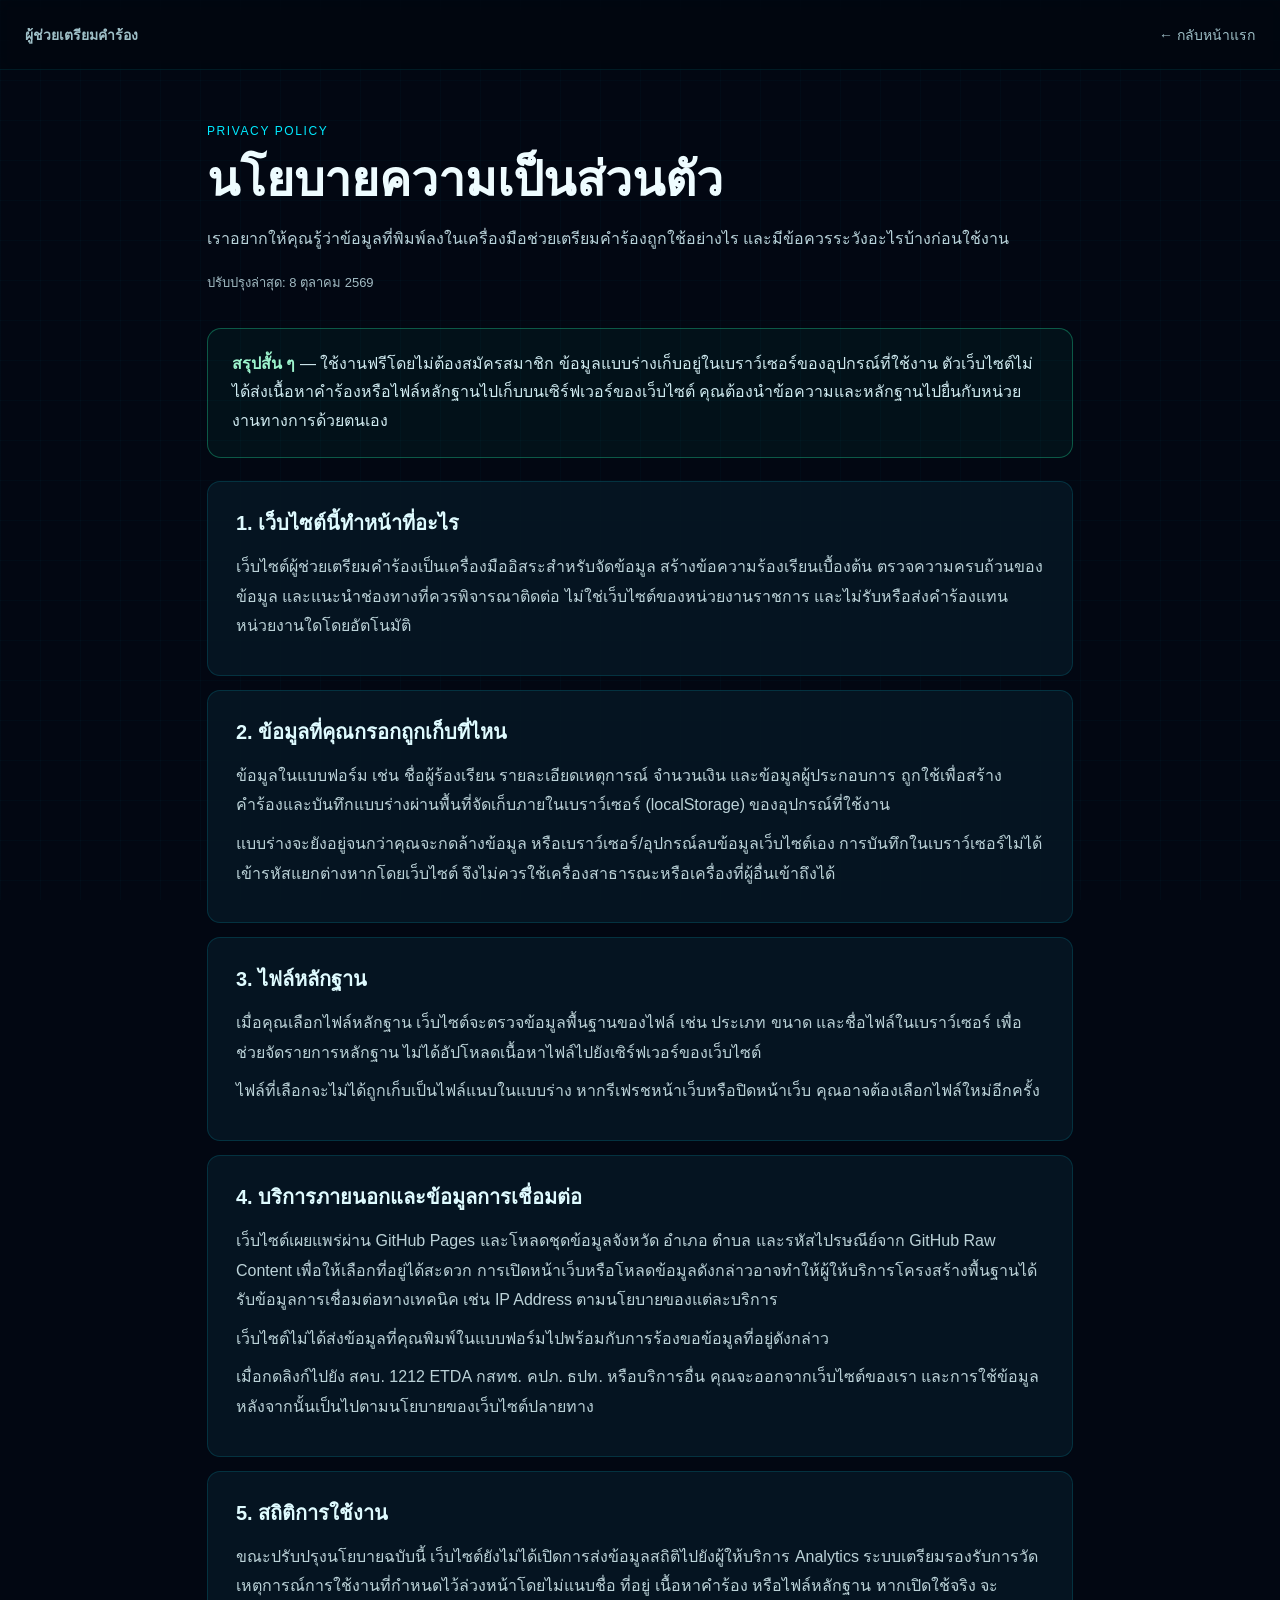
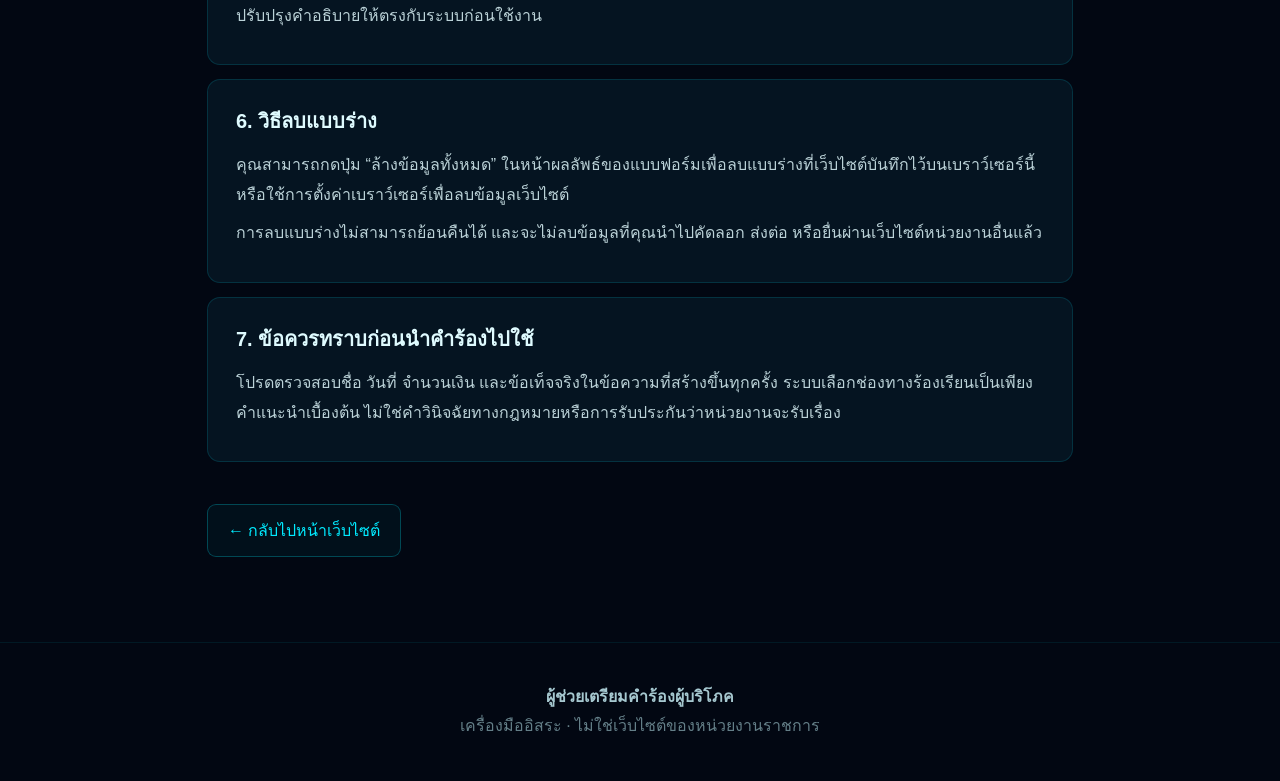
==== privacy.html @ 99324108 "Add files via upload" ====
<!DOCTYPE html>
<html lang="th">
<head>
  <meta charset="UTF-8">
  <meta name="viewport" content="width=device-width, initial-scale=1.0">
  <meta name="description" content="นโยบายความเป็นส่วนตัวของเว็บไซต์ผู้ช่วยเตรียมคำร้องผู้บริโภค">
  <title>นโยบายความเป็นส่วนตัว | ผู้ช่วยเตรียมคำร้อง</title>
  <link rel="stylesheet" href="style.css">
</head>
<body class="policy-page">
<div class="grid-background" aria-hidden="true"></div>
<header class="top-nav">
  <a class="brand" href="index.html">ผู้ช่วยเตรียมคำร้อง</a>
  <nav aria-label="เมนูนโยบาย"><a href="index.html">← กลับหน้าแรก</a></nav>
</header>
<main class="policy-wrap">
  <div class="policy-topline">PRIVACY POLICY</div>
  <h1>นโยบายความเป็นส่วนตัว</h1>
  <p class="policy-lede">เราอยากให้คุณรู้ว่าข้อมูลที่พิมพ์ลงในเครื่องมือช่วยเตรียมคำร้องถูกใช้อย่างไร และมีข้อควรระวังอะไรบ้างก่อนใช้งาน</p>
  <p class="policy-updated">ปรับปรุงล่าสุด: 8 ตุลาคม 2569</p>

  <div class="policy-highlight">
    <strong>สรุปสั้น ๆ</strong> — ใช้งานฟรีโดยไม่ต้องสมัครสมาชิก ข้อมูลแบบร่างเก็บอยู่ในเบราว์เซอร์ของอุปกรณ์ที่ใช้งาน ตัวเว็บไซต์ไม่ได้ส่งเนื้อหาคำร้องหรือไฟล์หลักฐานไปเก็บบนเซิร์ฟเวอร์ของเว็บไซต์ คุณต้องนำข้อความและหลักฐานไปยื่นกับหน่วยงานทางการด้วยตนเอง
  </div>

  <section class="policy-card">
    <h2>1. เว็บไซต์นี้ทำหน้าที่อะไร</h2>
    <p>เว็บไซต์ผู้ช่วยเตรียมคำร้องเป็นเครื่องมืออิสระสำหรับจัดข้อมูล สร้างข้อความร้องเรียนเบื้องต้น ตรวจความครบถ้วนของข้อมูล และแนะนำช่องทางที่ควรพิจารณาติดต่อ ไม่ใช่เว็บไซต์ของหน่วยงานราชการ และไม่รับหรือส่งคำร้องแทนหน่วยงานใดโดยอัตโนมัติ</p>
  </section>

  <section class="policy-card">
    <h2>2. ข้อมูลที่คุณกรอกถูกเก็บที่ไหน</h2>
    <p>ข้อมูลในแบบฟอร์ม เช่น ชื่อผู้ร้องเรียน รายละเอียดเหตุการณ์ จำนวนเงิน และข้อมูลผู้ประกอบการ ถูกใช้เพื่อสร้างคำร้องและบันทึกแบบร่างผ่านพื้นที่จัดเก็บภายในเบราว์เซอร์ (localStorage) ของอุปกรณ์ที่ใช้งาน</p>
    <p>แบบร่างจะยังอยู่จนกว่าคุณจะกดล้างข้อมูล หรือเบราว์เซอร์/อุปกรณ์ลบข้อมูลเว็บไซต์เอง การบันทึกในเบราว์เซอร์ไม่ได้เข้ารหัสแยกต่างหากโดยเว็บไซต์ จึงไม่ควรใช้เครื่องสาธารณะหรือเครื่องที่ผู้อื่นเข้าถึงได้</p>
  </section>

  <section class="policy-card">
    <h2>3. ไฟล์หลักฐาน</h2>
    <p>เมื่อคุณเลือกไฟล์หลักฐาน เว็บไซต์จะตรวจข้อมูลพื้นฐานของไฟล์ เช่น ประเภท ขนาด และชื่อไฟล์ในเบราว์เซอร์ เพื่อช่วยจัดรายการหลักฐาน ไม่ได้อัปโหลดเนื้อหาไฟล์ไปยังเซิร์ฟเวอร์ของเว็บไซต์</p>
    <p>ไฟล์ที่เลือกจะไม่ได้ถูกเก็บเป็นไฟล์แนบในแบบร่าง หากรีเฟรชหน้าเว็บหรือปิดหน้าเว็บ คุณอาจต้องเลือกไฟล์ใหม่อีกครั้ง</p>
  </section>

  <section class="policy-card">
    <h2>4. บริการภายนอกและข้อมูลการเชื่อมต่อ</h2>
    <p>เว็บไซต์เผยแพร่ผ่าน GitHub Pages และโหลดชุดข้อมูลจังหวัด อำเภอ ตำบล และรหัสไปรษณีย์จาก GitHub Raw Content เพื่อให้เลือกที่อยู่ได้สะดวก การเปิดหน้าเว็บหรือโหลดข้อมูลดังกล่าวอาจทำให้ผู้ให้บริการโครงสร้างพื้นฐานได้รับข้อมูลการเชื่อมต่อทางเทคนิค เช่น IP Address ตามนโยบายของแต่ละบริการ</p>
    <p>เว็บไซต์ไม่ได้ส่งข้อมูลที่คุณพิมพ์ในแบบฟอร์มไปพร้อมกับการร้องขอข้อมูลที่อยู่ดังกล่าว</p>
    <p>เมื่อกดลิงก์ไปยัง สคบ. 1212 ETDA กสทช. คปภ. ธปท. หรือบริการอื่น คุณจะออกจากเว็บไซต์ของเรา และการใช้ข้อมูลหลังจากนั้นเป็นไปตามนโยบายของเว็บไซต์ปลายทาง</p>
  </section>

  <section class="policy-card">
    <h2>5. สถิติการใช้งาน</h2>
    <p>ขณะปรับปรุงนโยบายฉบับนี้ เว็บไซต์ยังไม่ได้เปิดการส่งข้อมูลสถิติไปยังผู้ให้บริการ Analytics ระบบเตรียมรองรับการวัดเหตุการณ์การใช้งานที่กำหนดไว้ล่วงหน้าโดยไม่แนบชื่อ ที่อยู่ เนื้อหาคำร้อง หรือไฟล์หลักฐาน หากเปิดใช้จริง จะปรับปรุงคำอธิบายให้ตรงกับระบบก่อนใช้งาน</p>
  </section>

  <section class="policy-card">
    <h2>6. วิธีลบแบบร่าง</h2>
    <p>คุณสามารถกดปุ่ม “ล้างข้อมูลทั้งหมด” ในหน้าผลลัพธ์ของแบบฟอร์มเพื่อลบแบบร่างที่เว็บไซต์บันทึกไว้บนเบราว์เซอร์นี้ หรือใช้การตั้งค่าเบราว์เซอร์เพื่อลบข้อมูลเว็บไซต์</p>
    <p>การลบแบบร่างไม่สามารถย้อนคืนได้ และจะไม่ลบข้อมูลที่คุณนำไปคัดลอก ส่งต่อ หรือยื่นผ่านเว็บไซต์หน่วยงานอื่นแล้ว</p>
  </section>

  <section class="policy-card">
    <h2>7. ข้อควรทราบก่อนนำคำร้องไปใช้</h2>
    <p>โปรดตรวจสอบชื่อ วันที่ จำนวนเงิน และข้อเท็จจริงในข้อความที่สร้างขึ้นทุกครั้ง ระบบเลือกช่องทางร้องเรียนเป็นเพียงคำแนะนำเบื้องต้น ไม่ใช่คำวินิจฉัยทางกฎหมายหรือการรับประกันว่าหน่วยงานจะรับเรื่อง</p>
  </section>

  <a href="index.html" class="policy-back">← กลับไปหน้าเว็บไซต์</a>
</main>
<footer>
  <strong>ผู้ช่วยเตรียมคำร้องผู้บริโภค</strong><br>
  เครื่องมืออิสระ · ไม่ใช่เว็บไซต์ของหน่วยงานราชการ
</footer>
</body>
</html>
---- style.css ----
*{box-sizing:border-box}
:root{--bg:#020712;--panel:#071522;--panel-soft:rgba(5,24,39,.9);--cyan:#00eaff;--blue:#087cff;--green:#22ffae;--yellow:#ffd36a;--red:#ff5274;--white:#eefcff;--text:#cfeaf0;--muted:#7998a3;--border:rgba(0,234,255,.22)}
html{scroll-behavior:smooth}
body{margin:0;min-height:100vh;background:var(--bg);color:var(--text);font-family:-apple-system,BlinkMacSystemFont,"Thonburi","Tahoma","Segoe UI",sans-serif;overflow-x:hidden}
button,input,select,textarea{font-family:inherit} button{cursor:pointer}
.grid-background{position:fixed;inset:0;z-index:-10;pointer-events:none;background-image:linear-gradient(rgba(0,234,255,.025) 1px,transparent 1px),linear-gradient(90deg,rgba(0,234,255,.025) 1px,transparent 1px);background-size:40px 40px}
.page{display:none}.active-page{display:block}
.top-nav{min-height:64px;padding:0 25px;display:flex;align-items:center;justify-content:space-between;position:absolute;top:0;left:0;right:0;z-index:20;border-bottom:1px solid rgba(0,234,255,.09);background:rgba(0,7,15,.46);backdrop-filter:blur(10px)}
.brand{color:var(--white);font-weight:700}.top-nav nav{display:flex;gap:22px}.top-nav a{color:#9fc0c8;text-decoration:none;font-size:14px}.top-nav a:hover{color:var(--cyan)}
.hero{min-height:100vh;position:relative;display:flex;align-items:center;justify-content:center;padding:100px 20px 60px;background-image:linear-gradient(180deg,rgba(0,4,12,.25),rgba(0,5,15,.93)),url("IMG_1011.jpeg");background-size:cover;background-position:center;background-repeat:no-repeat}
.hero-shade{position:absolute;inset:0;background:radial-gradient(circle at 70% 20%,rgba(0,234,255,.16),transparent 40%)}
.system-top{position:absolute;top:85px;left:50%;transform:translateX(-50%);z-index:2;width:100%;text-align:center;color:var(--cyan);font-size:12px}
.hero-card{width:min(780px,100%);position:relative;z-index:2;padding:55px 34px;text-align:center;border-radius:18px;border:1px solid rgba(0,234,255,.38);background:rgba(2,15,27,.84);backdrop-filter:blur(15px);-webkit-backdrop-filter:blur(15px);box-shadow:0 0 55px rgba(0,234,255,.13)}
.version{color:var(--cyan);font-size:13px}.hero-card h1{margin:15px 0;color:white;font-size:clamp(50px,9vw,88px);line-height:1}.hero-card h1 span{display:block;color:var(--cyan)}.hero-card h2{color:#d9f8ff;font-weight:500}.hero-text{color:#93b5bf;line-height:1.8}
.ready{margin:24px 0;color:var(--green)}.ready span,.system-message>span{display:inline-block;width:8px;height:8px;margin-right:7px;border-radius:50%;background:var(--green);box-shadow:0 0 12px var(--green)}
.primary-button,.secondary-button{display:block;width:min(340px,100%);margin:11px auto;padding:16px;border-radius:8px;font-size:16px}.primary-button{color:white;border:1px solid #31eaff;background:linear-gradient(90deg,#00acd7,#066bff);box-shadow:0 0 25px rgba(0,234,255,.2)}.secondary-button{color:var(--cyan);border:1px solid var(--border);background:rgba(0,234,255,.04)}
.hero-note{max-width:590px;margin:25px auto 0;color:#718f9a;font-size:12px;line-height:1.7}
.content-section{max-width:1080px;margin:auto;padding:80px 20px}.section-label{color:var(--cyan);font-size:12px;letter-spacing:2px}.section-heading{margin:8px 0 35px;color:white;font-size:32px}
.feature-grid{display:grid;grid-template-columns:repeat(3,1fr);gap:20px}.feature-card{padding:25px;border:1px solid var(--border);border-radius:12px;background:var(--panel-soft)}.feature-number{margin-bottom:40px;color:var(--cyan);font-size:22px}.feature-card h3{color:white}.feature-card p{color:var(--muted);line-height:1.7}
.process-list{display:grid;gap:13px}.process-card{display:flex;gap:20px;padding:20px;border:1px solid rgba(0,234,255,.12);border-radius:10px;background:rgba(5,22,36,.7)}.process-card strong{color:var(--cyan);font-size:25px}.process-card h3{margin:0;color:white}.process-card p{color:var(--muted);margin-bottom:0}
.faq details{margin-bottom:12px;padding:18px;border:1px solid rgba(0,234,255,.12);border-radius:9px;background:rgba(5,22,36,.65)}.faq summary{color:white;cursor:pointer;font-weight:600}.faq p,.privacy-section p{color:#91aeb6;line-height:1.8}
footer{padding:40px 20px;text-align:center;color:#647f88;line-height:1.8;border-top:1px solid rgba(0,234,255,.08)}footer strong{color:#a6c8d0}footer span{font-size:12px}
.app{max-width:950px;margin:auto;padding:25px 18px 70px}.app-top{display:flex;justify-content:space-between;align-items:center}.home-button{color:var(--cyan);border:0;background:transparent}.save-status{padding:7px 12px;color:var(--green);font-size:12px;border:1px solid rgba(34,255,174,.22);border-radius:6px;background:rgba(34,255,174,.04)}.save-status.typing{color:var(--yellow)}.save-status.saving{color:var(--cyan)}
.system-message{margin-top:15px;padding:13px;color:var(--green);border:1px solid rgba(34,255,174,.18);border-radius:7px}.system-message small{margin-left:8px;color:#6d9188}.form-header{padding:45px 0 30px;text-align:center}.form-header div{color:var(--cyan);font-size:12px}.form-header h1{color:white}
.progress{display:flex;justify-content:center;align-items:flex-start;margin-bottom:35px}.progress-item{width:95px;text-align:center;color:#55717b;font-size:12px}.progress-circle{width:44px;height:44px;display:flex;align-items:center;justify-content:center;margin:0 auto 10px;border:1px solid rgba(0,234,255,.2);border-radius:50%;background:rgba(2,11,20,.9)}.progress-item.active{color:var(--cyan)}.progress-item.active .progress-circle{border-color:var(--cyan);background:#007fa5;box-shadow:0 0 12px rgba(0,234,255,.25)}.progress-item.completed .progress-circle{border-color:var(--green);background:#087460}.progress-line{width:70px;height:1px;margin-top:22px;background:var(--cyan);opacity:.3}
.step{display:none;padding:30px;border:1px solid var(--border);border-radius:13px;background:rgba(5,24,39,.92)}.step.active{display:block}.step-label{color:var(--cyan);font-size:12px}.step h2{color:white}
label{display:block;margin:18px 0 7px;color:#c2dde3;font-size:14px}input,select,textarea{width:100%;padding:14px;color:white;font-size:16px;outline:none;border:1px solid rgba(0,234,255,.18);border-radius:7px;background:rgba(0,8,17,.82)}input:focus,select:focus,textarea:focus{border-color:var(--cyan);box-shadow:0 0 10px rgba(0,234,255,.08)}select:disabled{opacity:.5}select option{background:#07131d}textarea{min-height:135px;resize:vertical}
.small-note{margin-top:8px;color:#678994;font-size:12px;line-height:1.6}.money-field{display:flex}.money-field span{min-width:70px;display:flex;align-items:center;justify-content:center;color:var(--cyan);border:1px solid rgba(0,234,255,.18);border-left:0}
.option-grid{display:grid;grid-template-columns:1fr 1fr;gap:10px}.option-grid label{display:flex;align-items:center;gap:8px;margin:0;padding:13px;border:1px solid rgba(0,234,255,.11);border-radius:7px;background:rgba(0,234,255,.02)}.option-grid input{width:auto;accent-color:var(--cyan)}
.address-grid{display:grid;grid-template-columns:1fr 1fr;gap:0 15px}#postcode{color:var(--green);font-weight:700}.address-status{margin-top:10px;padding:11px;color:#7faab3;border-left:2px solid var(--cyan);background:rgba(0,234,255,.025)}.address-status.success{color:var(--green);border-color:var(--green)}.address-status.error{color:#ff9daa;border-color:var(--red)}
.helper-button{width:100%;margin-top:10px;padding:13px;color:var(--cyan);border:1px solid var(--border);border-radius:7px;background:rgba(0,234,255,.04)}.navigation{display:flex;justify-content:space-between;gap:12px;margin-top:30px}.navigation.right{justify-content:flex-end}.next-button,.back-button{padding:14px 28px;border-radius:7px}.next-button{color:white;border:1px solid #31e4ff;background:linear-gradient(90deg,#00a9d4,#066aff)}.back-button{color:#a5c8d0;border:1px solid rgba(255,255,255,.1);background:rgba(255,255,255,.03)}
.file-info,.warning-box{padding:16px;margin-bottom:20px;line-height:1.7;border:1px solid var(--border);border-radius:8px}.warning-box{color:#c5a87a}.upload-card{padding:16px;margin-bottom:12px;border:1px solid rgba(0,234,255,.12);border-radius:8px}.upload-card h3{color:#d3f2f6}.file-status{margin-top:8px;color:var(--muted);font-size:12px}.file-ok{color:var(--green)}.file-error{color:#ff8297}
.readiness-card{padding:20px;margin-bottom:16px;border:1px solid var(--border);border-radius:10px;background:rgba(0,14,24,.75)}.readiness-top{display:flex;justify-content:space-between;align-items:center}.readiness-label{color:#8aaeb7;font-size:13px}.readiness-score{margin-top:4px;color:white;font-size:42px;font-weight:700}.readiness-status{padding:8px 12px;border:1px solid var(--border);border-radius:999px;color:var(--cyan);font-size:12px}.score-track{height:9px;margin-top:15px;overflow:hidden;border-radius:999px;background:rgba(255,255,255,.08)}.score-bar{width:0%;height:100%;background:linear-gradient(90deg,#00b8ff,#20ffae);transition:width .4s ease}
.checklist{margin-bottom:18px;display:grid;grid-template-columns:1fr 1fr;gap:8px}.check-item{padding:11px;border-radius:7px;font-size:13px}.check-item.ok{color:#75efbb;border:1px solid rgba(34,255,174,.18);background:rgba(34,255,174,.035)}.check-item.missing{color:#e3bd7d;border:1px solid rgba(255,211,106,.18);background:rgba(255,211,106,.035)}
.summary-card,.quick-panel{padding:18px;margin-bottom:15px;border:1px solid rgba(0,234,255,.14);border-radius:9px;background:rgba(0,14,25,.65)}.summary-card h3,.quick-panel h3{color:var(--cyan)}.summary-row{margin-bottom:12px;padding-bottom:10px;border-bottom:1px solid rgba(0,234,255,.06)}.summary-title{color:#7eb0ba;font-size:12px}.summary-value{margin-top:5px;line-height:1.6;white-space:pre-wrap}.missing-warning{display:none;padding:15px;margin-bottom:15px;color:#e7bd77;border:1px solid rgba(255,211,106,.2);border-radius:8px}.missing-warning.show{display:block}
.quick-panel button,.copy-all-button,.ocpb-button,.save-button,.reset-button{width:100%;padding:14px;margin-bottom:9px;border-radius:7px}.quick-panel button{color:var(--cyan);border:1px solid var(--border);background:rgba(0,234,255,.03)}.copy-all-button{color:#002017;border:0;background:var(--green)}.ocpb-button{color:white;border:1px solid var(--cyan);background:var(--blue)}.save-button{color:white;border:1px solid #826bff;background:#4c3f9b}.reset-button{color:#ff9eb0;border:1px solid rgba(255,82,116,.25);background:rgba(255,82,116,.04)}.final-note{margin-top:20px;padding:14px;color:#93afb6;font-size:12px;line-height:1.7;border-left:2px solid var(--cyan)}
.toast{position:fixed;left:50%;bottom:25px;transform:translate(-50%,30px);z-index:999;max-width:calc(100% - 30px);padding:12px 18px;opacity:0;pointer-events:none;color:white;text-align:center;border:1px solid rgba(0,234,255,.35);border-radius:8px;background:#071b29;box-shadow:0 10px 40px rgba(0,0,0,.4);transition:.25s}.toast.show{opacity:1;transform:translate(-50%,0)}
@media(max-width:760px){.top-nav nav{display:none}.hero-card{padding:42px 18px}.feature-grid,.option-grid,.address-grid,.checklist{grid-template-columns:1fr}.step{padding:20px}.navigation{flex-direction:column}.navigation button{width:100%}.progress{justify-content:flex-start;overflow-x:auto;padding-bottom:10px}.progress-item{flex:0 0 70px}.progress-line{flex:0 0 30px}.system-message small{display:block;margin:5px 0 0 16px}.readiness-score{font-size:34px}}


/* V16: Conversion + Result Upgrade */
.section-subtitle{margin:0 0 30px;color:var(--muted);line-height:1.7}
.quick-start-grid{display:grid;grid-template-columns:repeat(4,1fr);gap:14px}
.quick-start-card{min-height:190px;padding:22px;text-align:left;color:var(--text);border:1px solid rgba(0,234,255,.16);border-radius:12px;background:linear-gradient(145deg,rgba(5,24,39,.88),rgba(1,10,18,.94));transition:.2s}
.quick-start-card:hover{transform:translateY(-3px);border-color:rgba(0,234,255,.5);box-shadow:0 10px 30px rgba(0,234,255,.08)}
.quick-icon{display:block;margin-bottom:22px;font-size:28px}.quick-start-card strong{display:block;margin-bottom:10px;color:white;font-size:17px}.quick-start-card small{color:var(--muted);line-height:1.6}
.prefill-badge{margin-bottom:18px;padding:11px 13px;color:var(--cyan);border:1px solid rgba(0,234,255,.22);border-radius:8px;background:rgba(0,234,255,.035)}.hidden{display:none!important}
.result-card{padding:20px;margin-bottom:16px;border:1px solid rgba(0,234,255,.14);border-radius:10px;background:rgba(0,14,25,.68)}.result-highlight{border-color:rgba(34,255,174,.25);box-shadow:0 0 30px rgba(34,255,174,.04)}
.result-heading{display:flex;align-items:flex-start;justify-content:space-between;gap:15px}.result-heading h3,.result-card h3{margin-top:7px;color:white}.result-kicker{color:var(--cyan);font-size:11px;letter-spacing:2px}.generated-complaint{padding:16px;color:#e6faff;line-height:1.85;white-space:pre-wrap;border:1px solid rgba(0,234,255,.1);border-radius:8px;background:rgba(0,7,14,.72)}.result-note{margin-bottom:0;color:var(--muted);font-size:12px;line-height:1.6}.mini-copy-button{flex:0 0 auto;padding:9px 13px;color:#001c17;border:0;border-radius:7px;background:var(--green)}
.evidence-checklist{margin-top:16px;padding-top:16px;border-top:1px solid rgba(0,234,255,.08)}.evidence-checklist h4{margin:0 0 10px;color:#d8f7fb}.evidence-item{padding:8px 0;color:#a9c3c9;font-size:13px;line-height:1.5}.evidence-item.ok{color:#75efbb}.evidence-item.missing{color:#e3bd7d}.next-step-card p{color:var(--muted);line-height:1.7}.future-ad-slot{display:none}
@media(max-width:900px){.quick-start-grid{grid-template-columns:1fr 1fr}}
@media(max-width:760px){.quick-start-grid{grid-template-columns:1fr}.result-heading{flex-direction:column}.mini-copy-button{width:100%}}


/* Version 17: privacy-first analytics notice */
.privacy-analytics-note{
  margin-top:18px;
  padding:16px 18px;
  border:1px solid rgba(94,234,212,.28);
  border-radius:16px;
  background:rgba(7,22,33,.52);
  line-height:1.75;
  color:rgba(232,247,255,.9);
}
.privacy-analytics-note strong{
  color:#9ff7ef;
}


/* Version 18: Complaint Wizard + multi-tone complaint generator */
.wizard-intro{
  margin:8px 0 20px;
  color:var(--muted);
  line-height:1.75;
}
.wizard-progress-wrap{
  margin:0 0 24px;
  padding:14px 16px;
  border:1px solid rgba(0,234,255,.12);
  border-radius:10px;
  background:rgba(0,14,25,.62);
}
.wizard-progress-top{
  display:flex;
  justify-content:space-between;
  gap:12px;
  margin-bottom:10px;
  color:#9bc2ca;
  font-size:12px;
}
.wizard-track{
  height:7px;
  overflow:hidden;
  border-radius:999px;
  background:rgba(255,255,255,.07);
}
.wizard-bar{
  width:14.285%;
  height:100%;
  border-radius:999px;
  background:linear-gradient(90deg,#00b8ff,#20ffae);
  transition:width .25s ease;
}
.wizard-question{
  display:none;
  animation:wizardIn .22s ease;
}
.wizard-question.active{display:block}
@keyframes wizardIn{
  from{opacity:0;transform:translateY(8px)}
  to{opacity:1;transform:translateY(0)}
}
.wizard-kicker{
  display:inline-block;
  margin-bottom:8px;
  color:var(--cyan);
  font-size:11px;
  letter-spacing:1.6px;
  text-transform:uppercase;
}
.wizard-question h3{
  margin:4px 0 8px;
  color:white;
  font-size:24px;
  line-height:1.35;
}
.wizard-help{
  margin:0 0 22px;
  color:var(--muted);
  line-height:1.7;
}
.wizard-choice-grid{
  display:grid;
  grid-template-columns:1fr 1fr;
  gap:10px;
}
.wizard-choice{
  min-height:58px;
  padding:14px 16px;
  color:#d9f7fb;
  text-align:left;
  border:1px solid rgba(0,234,255,.14);
  border-radius:9px;
  background:rgba(0,234,255,.025);
  transition:.18s;
}
.wizard-choice:hover{
  border-color:rgba(0,234,255,.42);
  transform:translateY(-1px);
}
.wizard-choice.selected{
  color:white;
  border-color:var(--green);
  background:rgba(34,255,174,.08);
  box-shadow:0 0 0 1px rgba(34,255,174,.08) inset;
}
.wizard-nav{
  display:flex;
  justify-content:space-between;
  gap:12px;
  margin-top:28px;
}
.wizard-nav-right{justify-content:flex-end}
.wizard-radio-grid{
  display:grid;
  grid-template-columns:1fr 1fr;
  gap:10px;
}
.wizard-radio{
  display:flex;
  align-items:center;
  gap:9px;
  margin:0;
  padding:15px;
  cursor:pointer;
  border:1px solid rgba(0,234,255,.14);
  border-radius:9px;
  background:rgba(0,234,255,.025);
}
.wizard-radio input{
  width:auto;
  accent-color:var(--cyan);
}
.conditional-field{
  margin-top:16px;
  padding:14px;
  border:1px dashed rgba(0,234,255,.16);
  border-radius:9px;
  background:rgba(0,234,255,.018);
}
.wizard-review{
  margin-top:22px;
  padding:16px;
  border:1px solid rgba(34,255,174,.17);
  border-radius:9px;
  background:rgba(34,255,174,.035);
  color:#b9d9df;
  line-height:1.7;
}
.wizard-review strong{color:#8af1c5}
.tone-selector{
  display:flex;
  flex-wrap:wrap;
  gap:8px;
  margin:14px 0;
}
.tone-button{
  padding:9px 13px;
  color:#a8c9cf;
  border:1px solid rgba(0,234,255,.16);
  border-radius:999px;
  background:rgba(0,234,255,.025);
}
.tone-button.active{
  color:#001b17;
  border-color:var(--green);
  background:var(--green);
}
@media(max-width:760px){
  .wizard-choice-grid,
  .wizard-radio-grid{grid-template-columns:1fr}
  .wizard-question h3{font-size:21px}
  .wizard-nav{flex-direction:column-reverse}
  .wizard-nav button{width:100%}
  .wizard-nav-right{flex-direction:column}
  .tone-selector{display:grid;grid-template-columns:1fr 1fr 1fr}
  .tone-button{width:100%;padding:10px 6px;font-size:12px}
}


/* Version 19: Smart Routing + actionable missing data + sharing */
.missing-action{
  margin:14px 0 18px;
  padding:16px;
  display:flex;
  align-items:center;
  justify-content:space-between;
  gap:14px;
  border:1px solid rgba(255,190,92,.24);
  border-radius:12px;
  background:rgba(255,174,45,.055);
}
.missing-action p{margin:5px 0 0;color:var(--muted);line-height:1.55}
.routing-card{border-color:rgba(34,255,174,.18)}
.routing-disclaimer{color:var(--muted);line-height:1.65}
.routing-result{margin-top:16px;display:grid;gap:12px}
.route-primary,.route-secondary{
  padding:16px;border-radius:12px;border:1px solid rgba(0,234,255,.13);
  background:rgba(0,234,255,.025)
}
.route-primary{
  border-color:rgba(34,255,174,.26);
  background:rgba(34,255,174,.045)
}
.route-badge{
  display:inline-flex;margin-bottom:8px;padding:4px 8px;border-radius:999px;
  font-size:10px;letter-spacing:.8px;color:#9ff7ef;
  border:1px solid rgba(34,255,174,.22);background:rgba(34,255,174,.06)
}
.route-secondary .route-badge{
  color:#b9d9df;border-color:rgba(0,234,255,.16);background:rgba(0,234,255,.04)
}
.route-title{margin:0 0 5px;color:white;font-weight:700}
.route-reason{margin:0 0 12px;color:var(--muted);line-height:1.6}
.route-button{width:100%;margin-top:4px}
.next-steps{display:grid;gap:10px;margin:12px 0 16px}
.next-step-item{
  display:grid;grid-template-columns:28px 1fr;gap:10px;align-items:start;
  padding:12px;border:1px solid rgba(0,234,255,.1);border-radius:10px;
  background:rgba(0,234,255,.02)
}
.next-step-number{
  width:28px;height:28px;display:grid;place-items:center;border-radius:50%;
  background:rgba(0,234,255,.08);color:var(--cyan);font-size:12px;font-weight:700
}
.share-card{text-align:center}
.share-actions{margin-top:14px;display:grid;grid-template-columns:repeat(3,1fr);gap:10px}
.share-button{
  min-height:44px;border-radius:10px;border:1px solid rgba(0,234,255,.16);
  background:rgba(0,234,255,.035);color:#dffaff
}
.share-button:hover{border-color:rgba(0,234,255,.42)}
.line-share{border-color:rgba(34,255,174,.24)}
.facebook-share{border-color:rgba(120,165,255,.28)}
@media(max-width:760px){
  .missing-action{align-items:stretch;flex-direction:column}
  .missing-action button{width:100%}
  .share-actions{grid-template-columns:1fr}
}

/* Privacy content refresh */
.privacy-simple-card{
  max-width:940px;margin:0 auto;padding:clamp(20px,3.4vw,38px);
  border:1px solid rgba(0,234,255,.26);border-radius:18px;
  background:linear-gradient(145deg,rgba(5,29,41,.82),rgba(4,15,29,.87));
  box-shadow:0 16px 48px rgba(0,0,0,.15);
}
.privacy-simple-heading{display:flex;align-items:center;gap:16px;margin-bottom:15px}
.privacy-simple-heading .section-heading{margin:0;font-size:clamp(26px,3.8vw,36px);line-height:1.25}
.privacy-shield{
  width:48px;height:48px;flex:0 0 48px;display:grid;place-items:center;
  border:1px solid rgba(34,255,174,.38);border-radius:14px;
  background:rgba(34,255,174,.07);color:#8ff8d0;font-size:27px;font-weight:800
}
.privacy-section .privacy-simple-card p{color:#c3d9de;line-height:1.85;margin:14px 0}
.privacy-section .privacy-simple-card strong{color:#e4fcff}
.privacy-section .privacy-simple-card .privacy-small-note{
  color:#9db8c1;font-size:14px
}
.privacy-read-more{
  display:inline-flex;align-items:center;gap:9px;margin-top:6px;padding:12px 17px;
  border:1px solid rgba(0,234,255,.35);border-radius:9px;
  color:#92f7ff;background:rgba(0,234,255,.055);font-weight:700;text-decoration:none
}
.privacy-read-more:hover,.privacy-read-more:focus-visible{
  border-color:#63f7ff;background:rgba(0,234,255,.1)
}
.privacy-section .privacy-simple-card .privacy-government-note{
  margin:22px 0 0;padding-top:15px;border-top:1px solid rgba(0,234,255,.11);
  color:#90aeb6;font-size:13px
}
.wizard-privacy-note{margin:-5px 0 22px;color:#a7d1d7;font-size:13px;line-height:1.7}
.wizard-privacy-note a,.faq a,.footer-privacy-link{color:#84eeff;text-underline-offset:3px}
.footer-privacy-link{display:inline-block;margin-top:11px;font-size:13px}
.policy-page .top-nav{position:relative;min-height:70px}
.policy-page .top-nav .brand{text-decoration:none}
.policy-page .top-nav nav{display:flex;gap:12px}
.policy-wrap{max-width:910px;margin:0 auto;padding:54px 22px 85px}
.policy-topline{font-size:12px;letter-spacing:1.6px;color:var(--cyan)}
.policy-wrap h1{margin:14px 0 12px;color:var(--white);font-size:clamp(33px,5vw,48px);line-height:1.18}
.policy-lede{font-size:16px;line-height:1.75;color:#b8d2d9}
.policy-updated{font-size:13px;color:#a2bbc3;margin:19px 0 35px}
.policy-highlight{border:1px solid rgba(34,255,174,.3);border-radius:14px;padding:21px 24px;background:rgba(34,255,174,.045);margin-bottom:23px;line-height:1.8}
.policy-highlight strong{color:#9df5ce}
.policy-card{background:rgba(6,23,36,.88);border:1px solid rgba(0,234,255,.14);border-radius:13px;padding:25px 28px;margin:14px 0}
.policy-card h2{margin:0 0 13px;color:#dffbff;font-size:20px}
.policy-card p,.policy-card li{line-height:1.85;color:#bbd2d8}
.policy-card p{margin:9px 0}
.policy-card ul{padding-left:22px;margin:12px 0 0}
.policy-card a{color:#8cf0ff;text-underline-offset:3px}
.policy-back{display:inline-flex;margin-top:28px;padding:13px 20px;border:1px solid rgba(0,234,255,.25);border-radius:9px;color:var(--cyan);text-decoration:none;background:rgba(0,234,255,.04)}
.policy-back:hover{background:rgba(0,234,255,.11)}
@media(max-width:760px){
  .privacy-simple-heading{align-items:flex-start}
  .privacy-shield{width:42px;height:42px;flex-basis:42px}
  .policy-page .top-nav{padding:12px 18px;gap:10px}
  .policy-page .top-nav .brand{font-size:13px}
  .policy-wrap{padding:36px 16px 60px}
  .policy-card{padding:22px 18px}
}
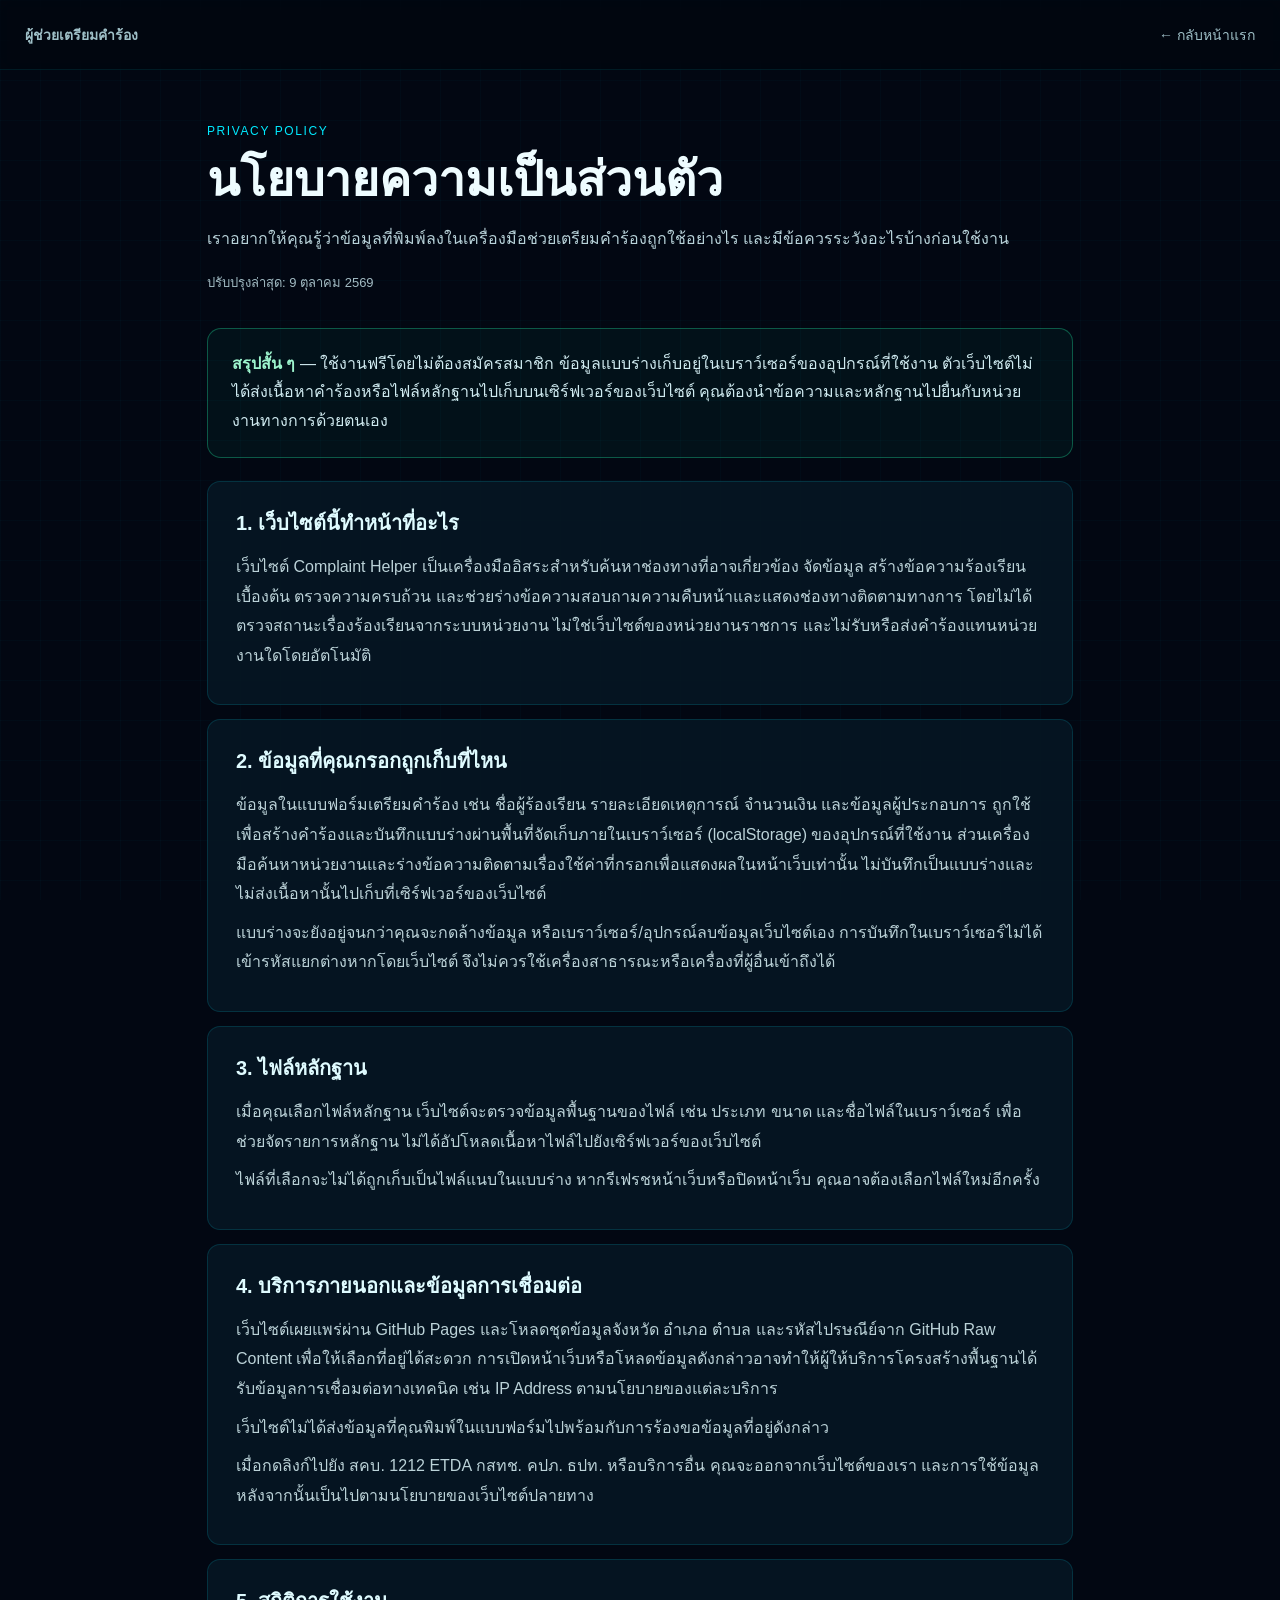
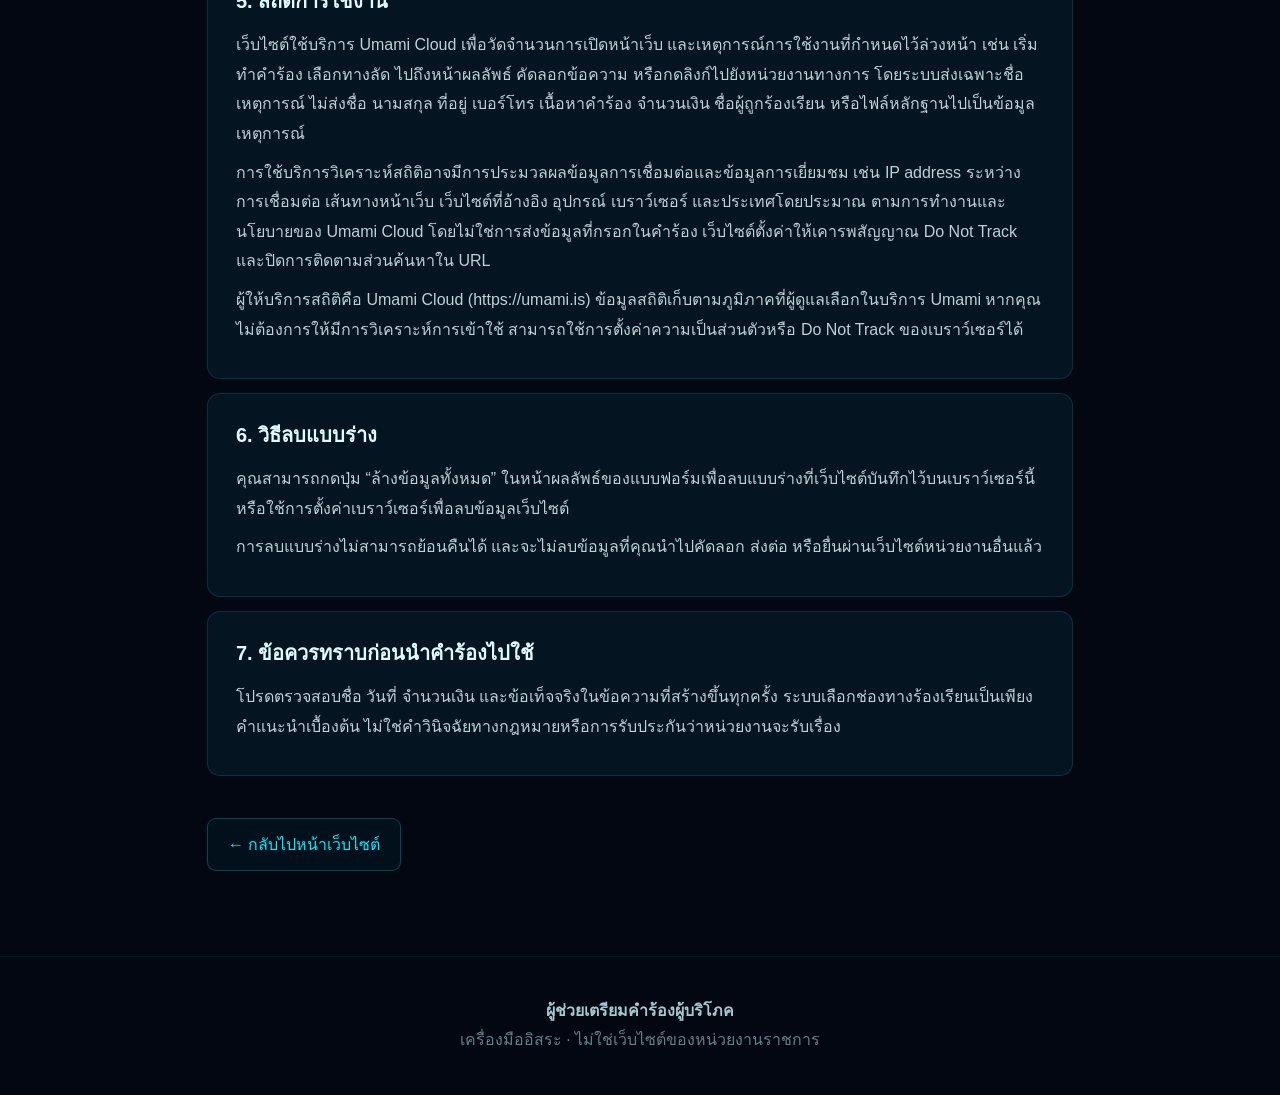
==== commit 846f29c8: "V24-1" ====
--- a/privacy.html
+++ b/privacy.html
@@ -17,7 +17,7 @@
   <div class="policy-topline">PRIVACY POLICY</div>
   <h1>นโยบายความเป็นส่วนตัว</h1>
   <p class="policy-lede">เราอยากให้คุณรู้ว่าข้อมูลที่พิมพ์ลงในเครื่องมือช่วยเตรียมคำร้องถูกใช้อย่างไร และมีข้อควรระวังอะไรบ้างก่อนใช้งาน</p>
-  <p class="policy-updated">ปรับปรุงล่าสุด: 8 ตุลาคม 2569</p>
+  <p class="policy-updated">ปรับปรุงล่าสุด: 9 ตุลาคม 2569</p>
 
   <div class="policy-highlight">
     <strong>สรุปสั้น ๆ</strong> — ใช้งานฟรีโดยไม่ต้องสมัครสมาชิก ข้อมูลแบบร่างเก็บอยู่ในเบราว์เซอร์ของอุปกรณ์ที่ใช้งาน ตัวเว็บไซต์ไม่ได้ส่งเนื้อหาคำร้องหรือไฟล์หลักฐานไปเก็บบนเซิร์ฟเวอร์ของเว็บไซต์ คุณต้องนำข้อความและหลักฐานไปยื่นกับหน่วยงานทางการด้วยตนเอง
@@ -25,12 +25,12 @@
 
   <section class="policy-card">
     <h2>1. เว็บไซต์นี้ทำหน้าที่อะไร</h2>
-    <p>เว็บไซต์ผู้ช่วยเตรียมคำร้องเป็นเครื่องมืออิสระสำหรับจัดข้อมูล สร้างข้อความร้องเรียนเบื้องต้น ตรวจความครบถ้วนของข้อมูล และแนะนำช่องทางที่ควรพิจารณาติดต่อ ไม่ใช่เว็บไซต์ของหน่วยงานราชการ และไม่รับหรือส่งคำร้องแทนหน่วยงานใดโดยอัตโนมัติ</p>
+    <p>เว็บไซต์ Complaint Helper เป็นเครื่องมืออิสระสำหรับค้นหาช่องทางที่อาจเกี่ยวข้อง จัดข้อมูล สร้างข้อความร้องเรียนเบื้องต้น ตรวจความครบถ้วน และช่วยร่างข้อความสอบถามความคืบหน้าและแสดงช่องทางติดตามทางการ โดยไม่ได้ตรวจสถานะเรื่องร้องเรียนจากระบบหน่วยงาน ไม่ใช่เว็บไซต์ของหน่วยงานราชการ และไม่รับหรือส่งคำร้องแทนหน่วยงานใดโดยอัตโนมัติ</p>
   </section>
 
   <section class="policy-card">
     <h2>2. ข้อมูลที่คุณกรอกถูกเก็บที่ไหน</h2>
-    <p>ข้อมูลในแบบฟอร์ม เช่น ชื่อผู้ร้องเรียน รายละเอียดเหตุการณ์ จำนวนเงิน และข้อมูลผู้ประกอบการ ถูกใช้เพื่อสร้างคำร้องและบันทึกแบบร่างผ่านพื้นที่จัดเก็บภายในเบราว์เซอร์ (localStorage) ของอุปกรณ์ที่ใช้งาน</p>
+    <p>ข้อมูลในแบบฟอร์มเตรียมคำร้อง เช่น ชื่อผู้ร้องเรียน รายละเอียดเหตุการณ์ จำนวนเงิน และข้อมูลผู้ประกอบการ ถูกใช้เพื่อสร้างคำร้องและบันทึกแบบร่างผ่านพื้นที่จัดเก็บภายในเบราว์เซอร์ (localStorage) ของอุปกรณ์ที่ใช้งาน ส่วนเครื่องมือค้นหาหน่วยงานและร่างข้อความติดตามเรื่องใช้ค่าที่กรอกเพื่อแสดงผลในหน้าเว็บเท่านั้น ไม่บันทึกเป็นแบบร่างและไม่ส่งเนื้อหานั้นไปเก็บที่เซิร์ฟเวอร์ของเว็บไซต์</p>
     <p>แบบร่างจะยังอยู่จนกว่าคุณจะกดล้างข้อมูล หรือเบราว์เซอร์/อุปกรณ์ลบข้อมูลเว็บไซต์เอง การบันทึกในเบราว์เซอร์ไม่ได้เข้ารหัสแยกต่างหากโดยเว็บไซต์ จึงไม่ควรใช้เครื่องสาธารณะหรือเครื่องที่ผู้อื่นเข้าถึงได้</p>
   </section>
 
@@ -49,7 +49,8 @@
 
   <section class="policy-card">
     <h2>5. สถิติการใช้งาน</h2>
-    <p>ขณะปรับปรุงนโยบายฉบับนี้ เว็บไซต์ยังไม่ได้เปิดการส่งข้อมูลสถิติไปยังผู้ให้บริการ Analytics ระบบเตรียมรองรับการวัดเหตุการณ์การใช้งานที่กำหนดไว้ล่วงหน้าโดยไม่แนบชื่อ ที่อยู่ เนื้อหาคำร้อง หรือไฟล์หลักฐาน หากเปิดใช้จริง จะปรับปรุงคำอธิบายให้ตรงกับระบบก่อนใช้งาน</p>
+    <p>เว็บไซต์ใช้บริการ Umami Cloud เพื่อวัดจำนวนการเปิดหน้าเว็บ และเหตุการณ์การใช้งานที่กำหนดไว้ล่วงหน้า เช่น เริ่มทำคำร้อง เลือกทางลัด ไปถึงหน้าผลลัพธ์ คัดลอกข้อความ หรือกดลิงก์ไปยังหน่วยงานทางการ โดยระบบส่งเฉพาะชื่อเหตุการณ์ ไม่ส่งชื่อ นามสกุล ที่อยู่ เบอร์โทร เนื้อหาคำร้อง จำนวนเงิน ชื่อผู้ถูกร้องเรียน หรือไฟล์หลักฐานไปเป็นข้อมูลเหตุการณ์
+    </p><p>การใช้บริการวิเคราะห์สถิติอาจมีการประมวลผลข้อมูลการเชื่อมต่อและข้อมูลการเยี่ยมชม เช่น IP address ระหว่างการเชื่อมต่อ เส้นทางหน้าเว็บ เว็บไซต์ที่อ้างอิง อุปกรณ์ เบราว์เซอร์ และประเทศโดยประมาณ ตามการทำงานและนโยบายของ Umami Cloud โดยไม่ใช่การส่งข้อมูลที่กรอกในคำร้อง เว็บไซต์ตั้งค่าให้เคารพสัญญาณ Do Not Track และปิดการติดตามส่วนค้นหาใน URL</p><p>ผู้ให้บริการสถิติคือ Umami Cloud (https://umami.is) ข้อมูลสถิติเก็บตามภูมิภาคที่ผู้ดูแลเลือกในบริการ Umami หากคุณไม่ต้องการให้มีการวิเคราะห์การเข้าใช้ สามารถใช้การตั้งค่าความเป็นส่วนตัวหรือ Do Not Track ของเบราว์เซอร์ได้</p>
   </section>
 
   <section class="policy-card">
--- a/style.css
+++ b/style.css
@@ -348,3 +348,354 @@
   .policy-wrap{padding:36px 16px 60px}
   .policy-card{padding:22px 18px}
 }
+
+
+/* V21 — conditional courier questions and honest routing */
+.parcel-details{margin:12px 0 24px;padding:18px;border:1px solid rgba(34,255,174,.26);border-radius:12px;background:rgba(34,255,174,.035)}
+.parcel-title{font-weight:700;color:#bafde4;font-size:17px}
+.parcel-help{color:var(--muted);line-height:1.65;font-size:13px}
+.parcel-two-cols{display:grid;grid-template-columns:1fr 1fr;gap:14px}
+.parcel-fill-button{width:100%;margin:13px 0 6px;padding:12px;border:1px dashed rgba(34,255,174,.35);border-radius:9px;background:rgba(34,255,174,.06);color:#aff4da}
+.parcel-route-note{padding:12px;color:#bedde0;border:1px solid rgba(0,234,255,.16);border-radius:10px;font-size:13px;line-height:1.6}
+.evidence-note{font-size:12px;color:#8eaeb8;line-height:1.6}
+@media(max-width:760px){.parcel-two-cols{grid-template-columns:1fr}.parcel-details{padding:14px}}
+
+
+/* V22 — focused responsive landing; all complaint forms and privacy pages remain unchanged */
+#homePage .top-nav{
+  min-height:68px;
+  padding-inline:clamp(18px,3.4vw,42px);
+  background:rgba(1,10,20,.68);
+  border-bottom:1px solid rgba(0,234,255,.12);
+}
+#homePage .brand{font-size:15px;letter-spacing:.1px}
+#homePage .top-nav nav{gap:clamp(14px,2vw,25px)}
+#homePage .top-nav a{font-size:13px;color:#c0d6db}
+#homePage .hero{
+  min-height:100vh;
+  min-height:100svh;
+  display:flex;
+  flex-direction:column;
+  align-items:center;
+  justify-content:center;
+  gap:18px;
+  padding:106px 20px 40px;
+  background-image:linear-gradient(180deg,rgba(0,7,20,.42),rgba(0,7,19,.48) 44%,rgba(0,6,16,.92)),url("IMG_1011.jpeg");
+  background-position:center;
+}
+#homePage .hero-shade{
+  background:radial-gradient(ellipse at 50% 48%,rgba(0,204,255,.07),rgba(0,8,20,.12) 70%);
+  pointer-events:none;
+}
+#homePage .hero-card{
+  width:min(680px,100%);
+  padding:clamp(26px,3.6vw,44px) clamp(22px,4vw,48px);
+  border-radius:20px;
+  border:1px solid rgba(0,234,255,.25);
+  background:rgba(2,15,28,.88);
+  box-shadow:0 18px 65px rgba(0,0,0,.38),0 0 35px rgba(0,234,255,.06);
+  text-align:center;
+}
+#homePage .hero-eyebrow{
+  display:flex;align-items:center;justify-content:center;gap:8px;
+  margin:0 0 18px;color:#99ecf6;font-size:12px;letter-spacing:.3px;
+}
+#homePage .hero-eyebrow-dot{
+  display:inline-block;width:7px;height:7px;flex:0 0 7px;
+  border-radius:50%;background:var(--green);
+  box-shadow:0 0 10px rgba(34,255,174,.4);
+}
+#homePage .hero-card h1{
+  margin:0;
+  font-size:clamp(32px,4.3vw,48px);
+  font-weight:750;
+  line-height:1.24;
+  letter-spacing:-.025em;
+  color:#f2fcff;
+}
+#homePage .hero-promise{
+  margin:8px 0 0;
+  font-size:clamp(25px,3.5vw,39px);
+  font-weight:750;
+  line-height:1.35;
+  letter-spacing:-.02em;
+  color:#30e3f3;
+}
+#homePage .hero-description{
+  max-width:490px;
+  margin:14px auto 0;
+  color:#c6dfe4;
+  font-size:clamp(14px,1.55vw,17px);
+  line-height:1.65;
+}
+#homePage .hero-actions{display:grid;justify-items:center;gap:8px;margin-top:24px}
+#homePage .hero-actions .primary-button,
+#homePage .hero-actions .secondary-button{
+  width:min(335px,100%);
+  margin:0;
+  min-height:52px;
+  padding:12px 20px;
+  border-radius:11px;
+  font-size:16px;
+  font-weight:700;
+  transition:transform .15s ease,box-shadow .15s ease;
+}
+#homePage .hero-actions .primary-button{
+  background:linear-gradient(105deg,#00afd7,#0978f7);
+  box-shadow:0 10px 25px rgba(0,143,241,.23);
+}
+#homePage .hero-actions .primary-button:hover{transform:translateY(-2px);box-shadow:0 13px 30px rgba(0,143,241,.3)}
+#homePage .hero-actions .secondary-button{
+  min-height:42px;
+  color:#abebf0;
+  font-size:13px;
+  font-weight:600;
+  background:rgba(0,234,255,.025);
+}
+#homePage .hero-trust{
+  margin:19px 0 0;
+  color:#b9d2d6;
+  font-size:12px;
+  line-height:1.65;
+}
+#homePage .hero-trust>span:first-child{color:#70edb7;font-weight:700}
+#homePage .hero-note{
+  margin:14px auto 0;
+  padding-top:13px;
+  max-width:505px;
+  border-top:1px solid rgba(255,255,255,.075);
+  color:#91aab3;
+  font-size:11px;
+  line-height:1.6;
+}
+#homePage .hero-scroll{
+  position:relative;
+  z-index:2;
+  color:#c8e3e6;
+  text-decoration:none;
+  font-size:13px;
+  line-height:1.5;
+  border-bottom:1px solid rgba(0,234,255,.25);
+  padding-bottom:4px;
+}
+#homePage .hero-scroll:hover{color:#69ecff}
+#homePage .primary-button:focus-visible,
+#homePage .secondary-button:focus-visible,
+#homePage .hero-scroll:focus-visible{
+  outline:3px solid #91fff4;
+  outline-offset:4px;
+}
+@media(max-width:760px){
+  #homePage .top-nav{min-height:60px}
+  #homePage .hero{padding:86px 15px 28px;gap:17px}
+  #homePage .hero-card{max-width:540px;padding:26px 20px;border-radius:16px}
+  #homePage .hero-eyebrow{margin-bottom:14px;font-size:11px}
+  #homePage .hero-card h1{font-size:clamp(28px,7.4vw,38px);line-height:1.26}
+  #homePage .hero-promise{margin-top:8px;font-size:clamp(24px,6.2vw,32px)}
+  #homePage .hero-description{font-size:14px;margin-top:12px}
+  #homePage .hero-actions{margin-top:19px}
+  #homePage .hero-actions .primary-button{min-height:50px}
+  #homePage .hero-trust{margin-top:16px;font-size:11px}
+  #homePage .hero-note{margin-top:12px;font-size:10.5px}
+}
+@media(max-width:400px){
+  #homePage .hero{padding-inline:12px}
+  #homePage .hero-card{padding:22px 16px}
+  #homePage .hero-card h1{font-size:28px}
+  #homePage .hero-promise{font-size:23px}
+  #homePage .hero-trust{font-size:10.5px}
+}
+@media(prefers-reduced-motion:reduce){
+  #homePage .hero-actions .primary-button{transition:none}
+  #homePage .hero-actions .primary-button:hover{transform:none}
+}
+
+
+/* Version 23: visible question context after the long parcel-details form */
+.contact-choice-block{
+  margin:22px 0 0;
+  padding:20px 18px;
+  border:1px solid rgba(0,234,255,.21);
+  border-radius:12px;
+  background:rgba(0,10,23,.65);
+}
+.contact-choice-eyebrow{
+  margin:0 0 8px;
+  color:var(--cyan);
+  font-size:12px;
+  font-weight:700;
+  letter-spacing:.055em;
+}
+.contact-choice-block h4{
+  margin:0;
+  color:var(--white);
+  font-size:clamp(17px,2.4vw,21px);
+  line-height:1.5;
+  font-weight:700;
+}
+.contact-choice-hint{
+  margin:7px 0 18px;
+  color:#a2c4cd;
+  font-size:13px;
+  line-height:1.6;
+}
+.contact-choice-block .wizard-radio-grid{margin-top:0}
+.contact-choice-block .wizard-radio{
+  min-height:60px;
+  margin:0;
+  padding:13px 15px;
+  gap:12px;
+  font-size:15px;
+  line-height:1.5;
+}
+.contact-choice-block .wizard-radio input[type="radio"]{
+  display:block;
+  width:20px;
+  height:20px;
+  min-width:20px;
+  flex:0 0 20px;
+  padding:0;
+  margin:0;
+  border:0;
+  border-radius:50%;
+  box-shadow:none;
+  background:transparent;
+  accent-color:var(--cyan);
+}
+.contact-choice-block .wizard-radio:has(input:checked){
+  border-color:rgba(0,234,255,.72);
+  background:rgba(0,234,255,.08);
+}
+.contact-choice-block .wizard-radio:focus-within{
+  outline:2px solid rgba(0,234,255,.75);
+  outline-offset:2px;
+}
+@media(max-width:760px){
+  .contact-choice-block{margin-top:18px;padding:17px 14px}
+  .contact-choice-block .wizard-radio-grid{grid-template-columns:1fr}
+}
+
+
+/* V24: clean three-way homepage and helpful starter tools */
+#homePage .brand-thai{color:#82bfc8;font-weight:400;font-size:.84em;margin-left:8px}
+#homePage .platform-hero{width:min(920px,100%);padding:clamp(22px,3.4vw,36px)}
+#homePage .platform-hero h1{font-size:clamp(32px,4.3vw,50px);line-height:1.2}
+#homePage .platform-hero .highlight-word{color:#20e1f3}
+#homePage .platform-hero .hero-description{max-width:690px;margin-top:10px}
+#homePage .hero{padding-block:94px 26px;min-height:min(100svh,950px)}
+.service-paths{display:grid;grid-template-columns:repeat(3,minmax(0,1fr));gap:12px;margin:27px 0 0}
+.service-path{min-width:0;min-height:168px;display:flex;flex-direction:column;align-items:flex-start;gap:10px;text-align:left;padding:18px;border:1px solid rgba(0,234,255,.22);border-radius:15px;background:linear-gradient(150deg,rgba(0,27,42,.82),rgba(0,10,21,.88));color:#e9fbff;transition:background .2s,border-color .2s,transform .2s}
+.service-path:hover,.service-path:focus-visible{border-color:#35e6f8;background:rgba(0,46,64,.82);transform:translateY(-2px)}
+.service-path-primary{border-color:rgba(34,255,174,.52);background:linear-gradient(145deg,rgba(4,51,49,.7),rgba(0,25,33,.9))}
+.service-path-icon{font-size:24px;line-height:1}
+.service-path-content{display:block;flex:1}
+.service-path-content strong{display:block;font-size:15px;line-height:1.4}
+.service-path-content small{display:block;margin-top:6px;color:#a5c9cf;font-size:12px;line-height:1.5}
+.service-path-arrow{align-self:flex-end;color:#35e8f5;font-size:21px;line-height:1}
+.platform-draft-action{display:flex;justify-content:center;margin-top:12px}
+.platform-draft-action .secondary-button{padding:10px 16px;min-height:40px;margin:0;border:1px solid rgba(0,234,255,.2);border-radius:9px;background:rgba(0,234,255,.04);color:#bdeaf0;font-size:13px}
+#homePage .platform-hero .hero-trust{margin-top:15px}
+#homePage .platform-hero .hero-note{margin-top:11px;padding-top:10px}
+.tool-workspace{padding-top:40px!important;scroll-margin-top:8px}
+.tool-workspace-top{display:flex;justify-content:space-between;align-items:center;margin-bottom:14px;gap:12px}
+.tool-close{padding:10px 15px;color:#d4f7fc;border:1px solid rgba(0,234,255,.24);border-radius:9px;background:rgba(0,234,255,.055)}
+.tool-panel{padding:clamp(20px,3vw,34px);border:1px solid rgba(0,234,255,.3);border-radius:16px;background:linear-gradient(135deg,rgba(4,30,46,.97),rgba(1,12,26,.99));box-shadow:0 18px 50px rgba(0,0,0,.27)}
+.tool-panel h2{margin:0 0 8px;font-size:clamp(23px,2.8vw,30px);color:#fff}
+.tool-panel .tool-lede{max-width:740px;margin:0 0 20px;color:#b3d0d7;line-height:1.8}
+.tool-panel label{display:block;margin:15px 0 8px;color:#dff9ff;font-weight:600}
+.tool-panel select,.tool-panel input,.tool-panel textarea{width:100%;max-width:100%;min-height:48px;padding:12px 14px;box-sizing:border-box;border:1px solid rgba(0,234,255,.26);border-radius:9px;background:#02111d;color:#f3ffff;font:inherit}
+.tool-panel textarea{min-height:105px;resize:vertical}
+.tool-panel select:focus-visible,.tool-panel input:focus-visible,.tool-panel textarea:focus-visible{outline:2px solid #43e7f4;outline-offset:2px}
+.tool-panel .tool-result{margin-top:22px;padding:18px;border:1px solid rgba(34,255,174,.2);border-radius:12px;background:rgba(1,20,28,.84);line-height:1.75}
+.tool-panel .tool-result h3{margin:0 0 12px;color:#fff;font-size:20px}
+.tool-empty{margin:0;color:#92b9c4}
+.tool-steps{margin:12px 0 22px;padding-left:25px;color:#c9e2e8}
+.tool-steps li{padding-left:4px;margin-bottom:9px}
+.finder-agency{padding:15px;border:1px solid rgba(34,255,174,.29);border-radius:10px;background:rgba(34,255,174,.05)}
+.finder-agency>span{display:block;margin-bottom:6px;color:#80e9bc;font-size:12px}
+.finder-agency strong{display:block;color:#fff}
+.finder-agency p{margin:7px 0 14px;color:#a5c7cf;line-height:1.6}
+.finder-secondary{display:flex;justify-content:space-between;align-items:center;gap:10px;margin-top:12px;padding:12px;border:1px solid rgba(0,234,255,.16);border-radius:10px}
+.finder-secondary strong{color:#d1e8ef}
+.tool-panel .tool-primary-btn{min-height:43px;padding:10px 17px;border:1px solid #0ce2ee;border-radius:9px;background:linear-gradient(110deg,#00abcb,#1174e9);color:#fff;font-weight:700}
+.tool-secondary-btn{display:block;width:100%;min-height:46px;margin-top:16px;padding:11px;border:1px solid rgba(0,234,255,.33);border-radius:9px;color:#c5eff8;background:rgba(0,234,255,.05);font-weight:700}
+.tool-disclaimer{margin:18px 0 0;color:#97b4be;font-size:12px;line-height:1.8}
+.tool-help{color:#c0ced9;font-size:13px}
+.tool-urgent{padding:15px;margin:12px 0;border:1px solid rgba(255,192,108,.48);border-radius:10px;background:rgba(140,73,7,.16);color:#ffe1b7}
+.tool-urgent a{color:#ffdb83;font-weight:800}
+.tool-grid{display:grid;grid-template-columns:1fr 1fr;gap:16px}
+.tool-result-actions{display:flex;flex-wrap:wrap;gap:12px;margin-top:14px}
+.tool-result-actions .secondary-action-button{padding:10px 15px}
+@media(max-width:850px){
+  #homePage .hero{min-height:unset}
+  .service-paths{grid-template-columns:1fr;gap:9px;margin-top:22px}
+  .service-path{min-height:0;flex-direction:row;align-items:center;gap:12px;padding:13px 15px}
+  .service-path-icon{width:31px;flex:0 0 31px;font-size:22px}
+  .service-path-arrow{align-self:center;margin-left:auto}
+  .service-path-content strong{font-size:15px}
+  .service-path-content small{margin-top:3px}
+}
+@media(max-width:600px){
+  #homePage .top-nav{padding-inline:13px}
+  #homePage .brand{font-size:13px}
+  #homePage .brand-thai{display:none}
+  #homePage .top-nav nav{gap:12px}
+  #homePage .top-nav nav a{font-size:11px}
+  #homePage .top-nav nav a[href='#quickStart']{display:none}
+  #homePage .hero{padding:79px 11px 22px}
+  #homePage .platform-hero{padding:22px 14px}
+  #homePage .platform-hero h1{font-size:clamp(27px,7vw,33px)}
+  #homePage .hero-eyebrow{font-size:10.5px;margin-bottom:12px}
+  #homePage .hero-description{font-size:13px}
+  #homePage .hero-note{font-size:10px}
+  .service-path{padding:12px 11px}
+  .service-path-content strong{font-size:14px}
+  .service-path-content small{font-size:11px}
+  .tool-workspace{padding:24px 12px!important}
+  .tool-panel{padding:18px 14px}
+  .tool-grid{grid-template-columns:1fr;gap:0}
+  .finder-secondary{flex-direction:column;align-items:stretch}
+  .finder-secondary button{width:100%}
+  .tool-result-actions{flex-direction:column}
+}
+@media(prefers-reduced-motion:reduce){.service-path{transition:none}.service-path:hover{transform:none}}
+
+
+/* V24.1 — clear, non-misleading assistance for following up an existing case */
+.followup-capability-note{
+  margin:8px 0 22px;
+  padding:14px 16px;
+  border:1px solid rgba(255,197,117,.30);
+  border-radius:12px;
+  background:rgba(133,81,19,.13);
+  color:#f1dec2;
+  font-size:13px;
+  line-height:1.8;
+}
+.followup-capability-note strong{color:#ffe1af}
+.followup-other{margin-top:10px}
+.followup-channel{
+  padding:17px 18px;
+  margin:18px 0 10px;
+  border:1px solid rgba(34,255,174,.30);
+  border-radius:13px;
+  background:linear-gradient(135deg,rgba(7,48,49,.65),rgba(1,27,38,.6));
+}
+.followup-channel-top{color:#8af0c3;font-size:11px;letter-spacing:.05em;margin-bottom:6px}
+.followup-channel h3{font-size:17px!important;line-height:1.5;margin:0 0 7px!important;color:white}
+.followup-channel p{font-size:13px;color:#b7d2d9;line-height:1.7;margin:5px 0 11px}
+.followup-channel-actions{display:flex;gap:8px;align-items:stretch;flex-wrap:wrap}
+.followup-channel-btn,.followup-channel-secondary{
+  display:inline-flex;align-items:center;justify-content:center;
+  padding:11px 14px;min-height:42px;border-radius:8px;
+  text-decoration:none;font-size:13px;font-weight:700;line-height:1.45;
+}
+.followup-channel-btn{background:linear-gradient(110deg,#0a9fc1,#126dde);color:white;border:1px solid #38d5ec}
+.followup-channel-secondary{color:#d1faff;background:rgba(0,234,255,.05);border:1px solid rgba(0,234,255,.24)}
+.followup-channel-privacy{margin:12px 0 0!important;font-size:11px!important;color:#9cbac1!important}
+@media(max-width:600px){
+  .followup-capability-note{padding:12px;font-size:12px}
+  .followup-channel{padding:14px 12px}
+  .followup-channel-actions{flex-direction:column}
+  .followup-channel-btn,.followup-channel-secondary{width:100%}
+}
